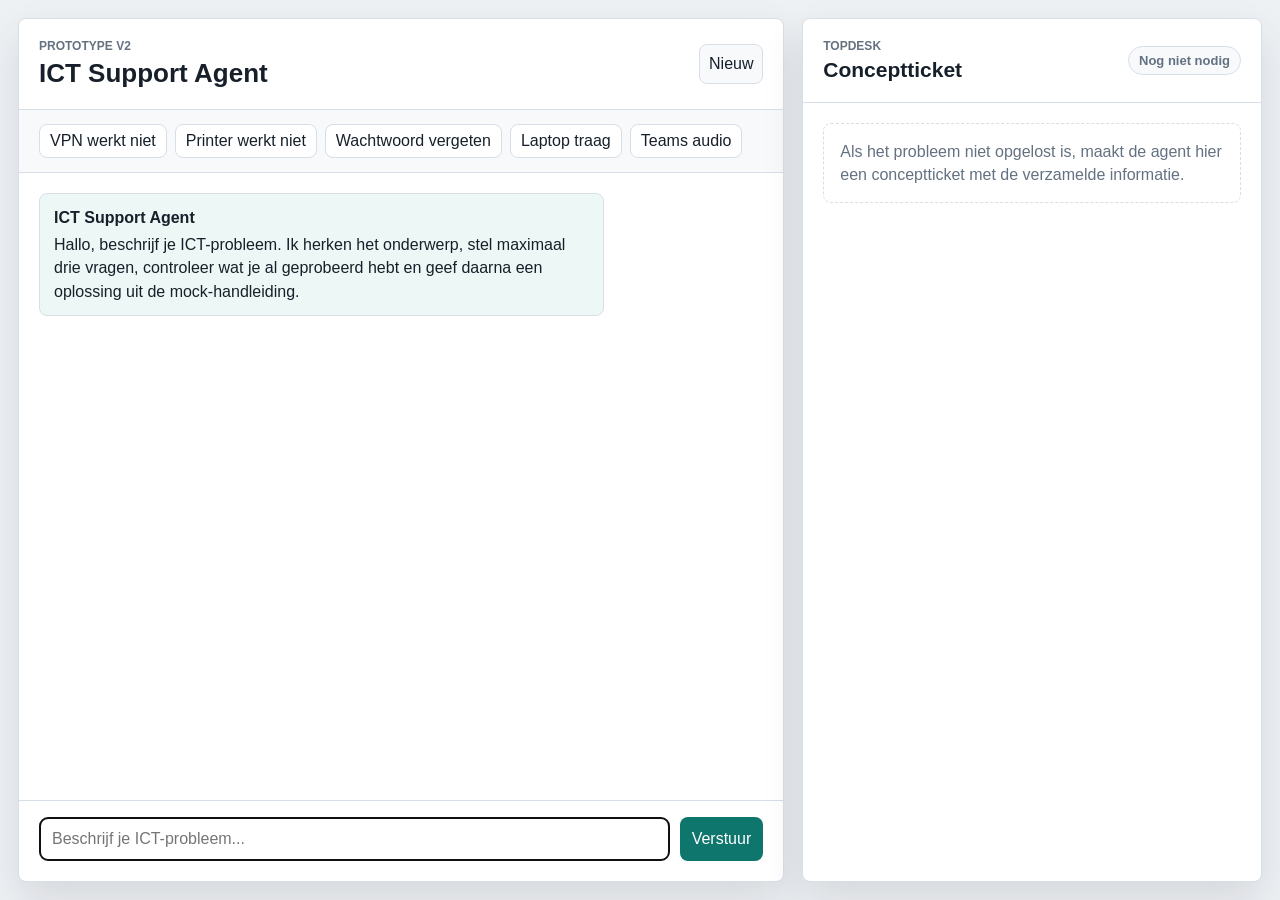
==== ict-support-agent-v1.html @ bc163fb8 "Add files via upload" ====
<!doctype html>
<html lang="nl">
  <head>
    <meta charset="utf-8" />
    <meta name="viewport" content="width=device-width, initial-scale=1" />
    <title>ICT Support Agent V2</title>
    <link rel="stylesheet" href="./ict-support-agent-v1.css" />
  </head>
  <body>
    <main class="app-shell">
      <section class="chat-panel" aria-label="ICT support chat">
        <header class="app-header">
          <div>
            <p class="eyebrow">Prototype V2</p>
            <h1>ICT Support Agent</h1>
          </div>
          <button class="icon-button" id="resetButton" type="button" aria-label="Nieuwe chat" title="Nieuwe chat">
            <span aria-hidden="true">Nieuw</span>
          </button>
        </header>

        <div class="quick-actions" aria-label="Voorbeelden">
          <button type="button" data-example="Mijn VPN werkt niet">VPN werkt niet</button>
          <button type="button" data-example="De printer werkt niet">Printer werkt niet</button>
          <button type="button" data-example="Ik ben mijn wachtwoord vergeten">Wachtwoord vergeten</button>
          <button type="button" data-example="Mijn laptop is traag">Laptop traag</button>
          <button type="button" data-example="Teams audio doet het niet">Teams audio</button>
        </div>

        <div class="messages" id="messages" aria-live="polite"></div>

        <form class="composer" id="chatForm">
          <label class="sr-only" for="userInput">Beschrijf je ICT-probleem</label>
          <input
            id="userInput"
            type="text"
            autocomplete="off"
            placeholder="Beschrijf je ICT-probleem..."
          />
          <button type="submit">Verstuur</button>
        </form>
      </section>

      <aside class="ticket-panel" aria-label="TOPdesk conceptticket">
        <div class="ticket-header">
          <div>
            <p class="eyebrow">TOPdesk</p>
            <h2>Conceptticket</h2>
          </div>
          <span class="status-pill" id="ticketStatus">Nog niet nodig</span>
        </div>

        <div class="ticket-empty" id="ticketEmpty">
          Als het probleem niet opgelost is, maakt de agent hier een conceptticket met de verzamelde informatie.
        </div>

        <article class="ticket-card hidden" id="ticketCard">
          <dl>
            <div>
              <dt>Titel</dt>
              <dd id="ticketTitle"></dd>
            </div>
            <div>
              <dt>Categorie</dt>
              <dd id="ticketCategory"></dd>
            </div>
            <div>
              <dt>Impact</dt>
              <dd id="ticketImpact"></dd>
            </div>
            <div>
              <dt>Urgentie</dt>
              <dd id="ticketUrgency"></dd>
            </div>
            <div>
              <dt>Omschrijving</dt>
              <dd id="ticketDescription"></dd>
            </div>
            <div>
              <dt>Bron</dt>
              <dd id="ticketSource"></dd>
            </div>
          </dl>
        </article>
      </aside>
    </main>

    <script src="./ict-support-agent-v1.js"></script>
  </body>
</html>
---- ict-support-agent-v1.css ----
:root {
  color-scheme: light;
  --bg: #eef1f4;
  --panel: #ffffff;
  --panel-soft: #f7f9fb;
  --text: #17202a;
  --muted: #647180;
  --line: #d8dee6;
  --accent: #0f766e;
  --accent-dark: #0b5f59;
  --agent: #edf7f5;
  --user: #e9eef8;
  --warning: #fff4d7;
  --shadow: 0 18px 40px rgba(32, 45, 58, 0.12);
}

* {
  box-sizing: border-box;
}

body {
  margin: 0;
  min-height: 100vh;
  background: var(--bg);
  color: var(--text);
  font-family: "Segoe UI", Arial, sans-serif;
}

button,
input {
  font: inherit;
}

.app-shell {
  display: grid;
  grid-template-columns: minmax(0, 1.25fr) minmax(320px, 0.75fr);
  gap: 18px;
  min-height: 100vh;
  padding: 18px;
}

.chat-panel,
.ticket-panel {
  background: var(--panel);
  border: 1px solid var(--line);
  border-radius: 8px;
  box-shadow: var(--shadow);
}

.chat-panel {
  display: grid;
  grid-template-rows: auto auto minmax(0, 1fr) auto;
  min-height: calc(100vh - 36px);
  overflow: hidden;
}

.app-header,
.ticket-header {
  display: flex;
  align-items: center;
  justify-content: space-between;
  gap: 16px;
  padding: 20px;
  border-bottom: 1px solid var(--line);
}

.eyebrow {
  margin: 0 0 5px;
  color: var(--muted);
  font-size: 12px;
  font-weight: 700;
  letter-spacing: 0;
  text-transform: uppercase;
}

h1,
h2 {
  margin: 0;
  letter-spacing: 0;
}

h1 {
  font-size: 26px;
}

h2 {
  font-size: 21px;
}

.icon-button {
  display: grid;
  place-items: center;
  width: 64px;
  height: 40px;
  border: 1px solid var(--line);
  border-radius: 8px;
  background: var(--panel-soft);
  color: var(--text);
  cursor: pointer;
}

.quick-actions {
  display: flex;
  flex-wrap: wrap;
  gap: 8px;
  padding: 14px 20px;
  border-bottom: 1px solid var(--line);
  background: var(--panel-soft);
}

.quick-actions button {
  min-height: 34px;
  border: 1px solid var(--line);
  border-radius: 8px;
  background: #fff;
  color: var(--text);
  cursor: pointer;
  padding: 6px 10px;
}

.messages {
  display: flex;
  flex-direction: column;
  gap: 12px;
  overflow-y: auto;
  padding: 20px;
}

.message {
  width: min(78%, 720px);
  border: 1px solid var(--line);
  border-radius: 8px;
  padding: 12px 14px;
  line-height: 1.45;
  white-space: pre-wrap;
}

.message.agent {
  align-self: flex-start;
  background: var(--agent);
}

.message.user {
  align-self: flex-end;
  background: var(--user);
}

.message.system {
  align-self: center;
  background: var(--warning);
  width: min(92%, 760px);
}

.message strong {
  display: block;
  margin-bottom: 4px;
}

.message-actions {
  display: flex;
  flex-wrap: wrap;
  gap: 8px;
  margin-top: 10px;
}

.message-actions button,
.composer button {
  min-height: 38px;
  border: 0;
  border-radius: 8px;
  background: var(--accent);
  color: #fff;
  cursor: pointer;
  padding: 8px 12px;
}

.message-actions button.secondary {
  border: 1px solid var(--line);
  background: #fff;
  color: var(--text);
}

.composer {
  display: grid;
  grid-template-columns: minmax(0, 1fr) auto;
  gap: 10px;
  padding: 16px 20px 20px;
  border-top: 1px solid var(--line);
}

.composer input {
  min-height: 44px;
  width: 100%;
  border: 1px solid var(--line);
  border-radius: 8px;
  padding: 10px 12px;
}

.ticket-panel {
  align-self: start;
  min-height: calc(100vh - 36px);
  padding-bottom: 20px;
}

.status-pill {
  border-radius: 999px;
  background: var(--panel-soft);
  border: 1px solid var(--line);
  color: var(--muted);
  font-size: 13px;
  font-weight: 700;
  padding: 6px 10px;
}

.ticket-empty {
  margin: 20px;
  padding: 16px;
  border: 1px dashed var(--line);
  border-radius: 8px;
  color: var(--muted);
  line-height: 1.45;
}

.ticket-card {
  margin: 20px;
  border: 1px solid var(--line);
  border-radius: 8px;
  overflow: hidden;
}

.ticket-card dl {
  margin: 0;
}

.ticket-card div {
  display: grid;
  grid-template-columns: 130px minmax(0, 1fr);
  gap: 12px;
  padding: 13px 14px;
  border-bottom: 1px solid var(--line);
}

.ticket-card div:last-child {
  border-bottom: 0;
}

dt {
  color: var(--muted);
  font-weight: 700;
}

dd {
  margin: 0;
  line-height: 1.4;
  white-space: pre-wrap;
}

.hidden {
  display: none;
}

.sr-only {
  position: absolute;
  width: 1px;
  height: 1px;
  padding: 0;
  margin: -1px;
  overflow: hidden;
  clip: rect(0, 0, 0, 0);
  white-space: nowrap;
  border: 0;
}

@media (max-width: 860px) {
  .app-shell {
    grid-template-columns: 1fr;
  }

  .chat-panel,
  .ticket-panel {
    min-height: auto;
  }

  .chat-panel {
    height: 72vh;
  }

  .message {
    width: min(92%, 720px);
  }

  .ticket-card div {
    grid-template-columns: 1fr;
    gap: 4px;
  }
}
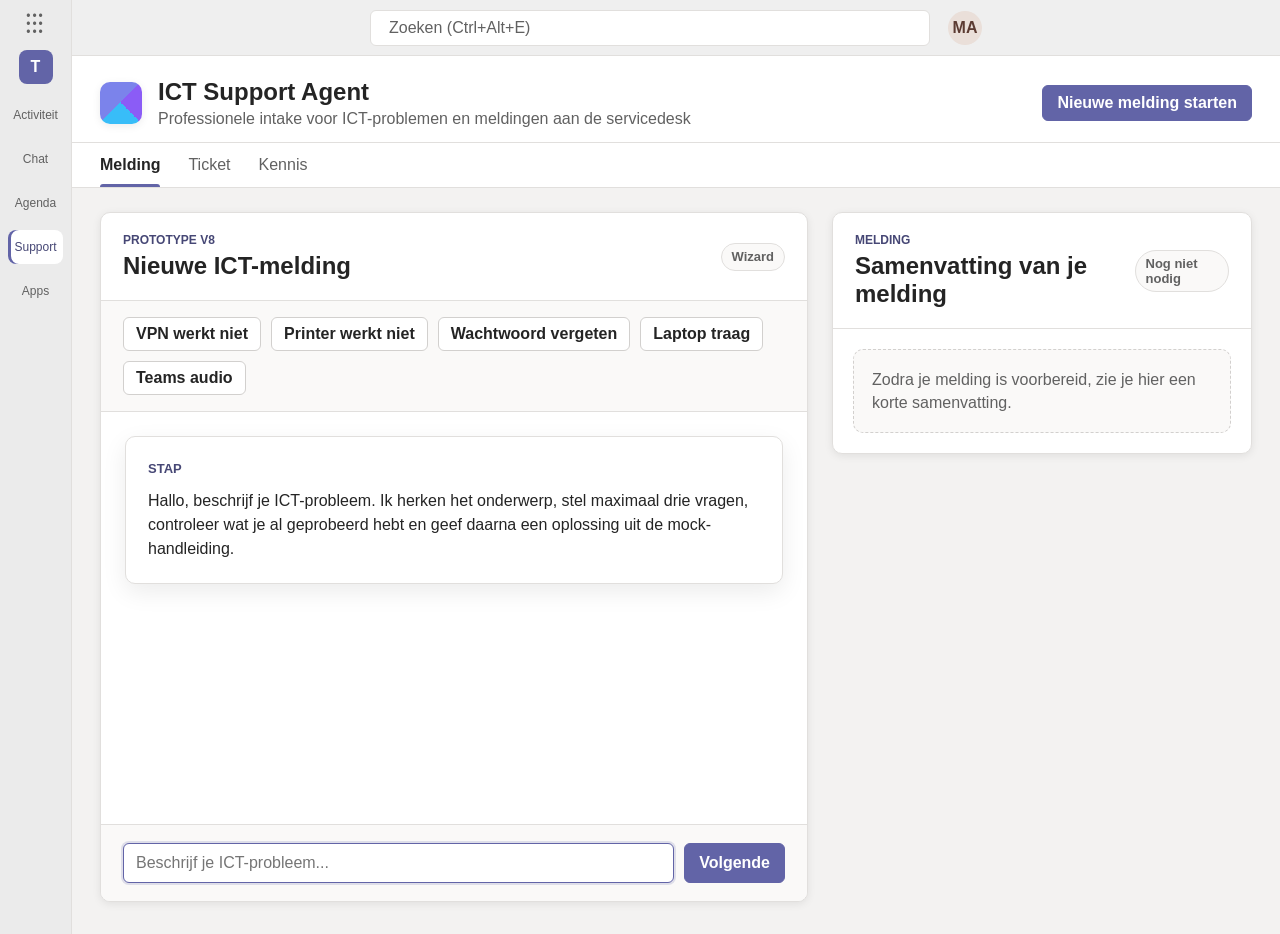
==== commit bac21c11: "Add files via upload" ====
--- a/ict-support-agent-v1.html
+++ b/ict-support-agent-v1.html
@@ -3,8 +3,12 @@
   <head>
     <meta charset="utf-8" />
     <meta name="viewport" content="width=device-width, initial-scale=1" />
+    <meta http-equiv="refresh" content="0; url=./ict-support-agent-v8.html" />
     <title>ICT Support Agent V2</title>
     <link rel="stylesheet" href="./ict-support-agent-v1.css" />
+    <script>
+      window.location.replace("./ict-support-agent-v8.html");
+    </script>
   </head>
   <body>
     <main class="app-shell">
